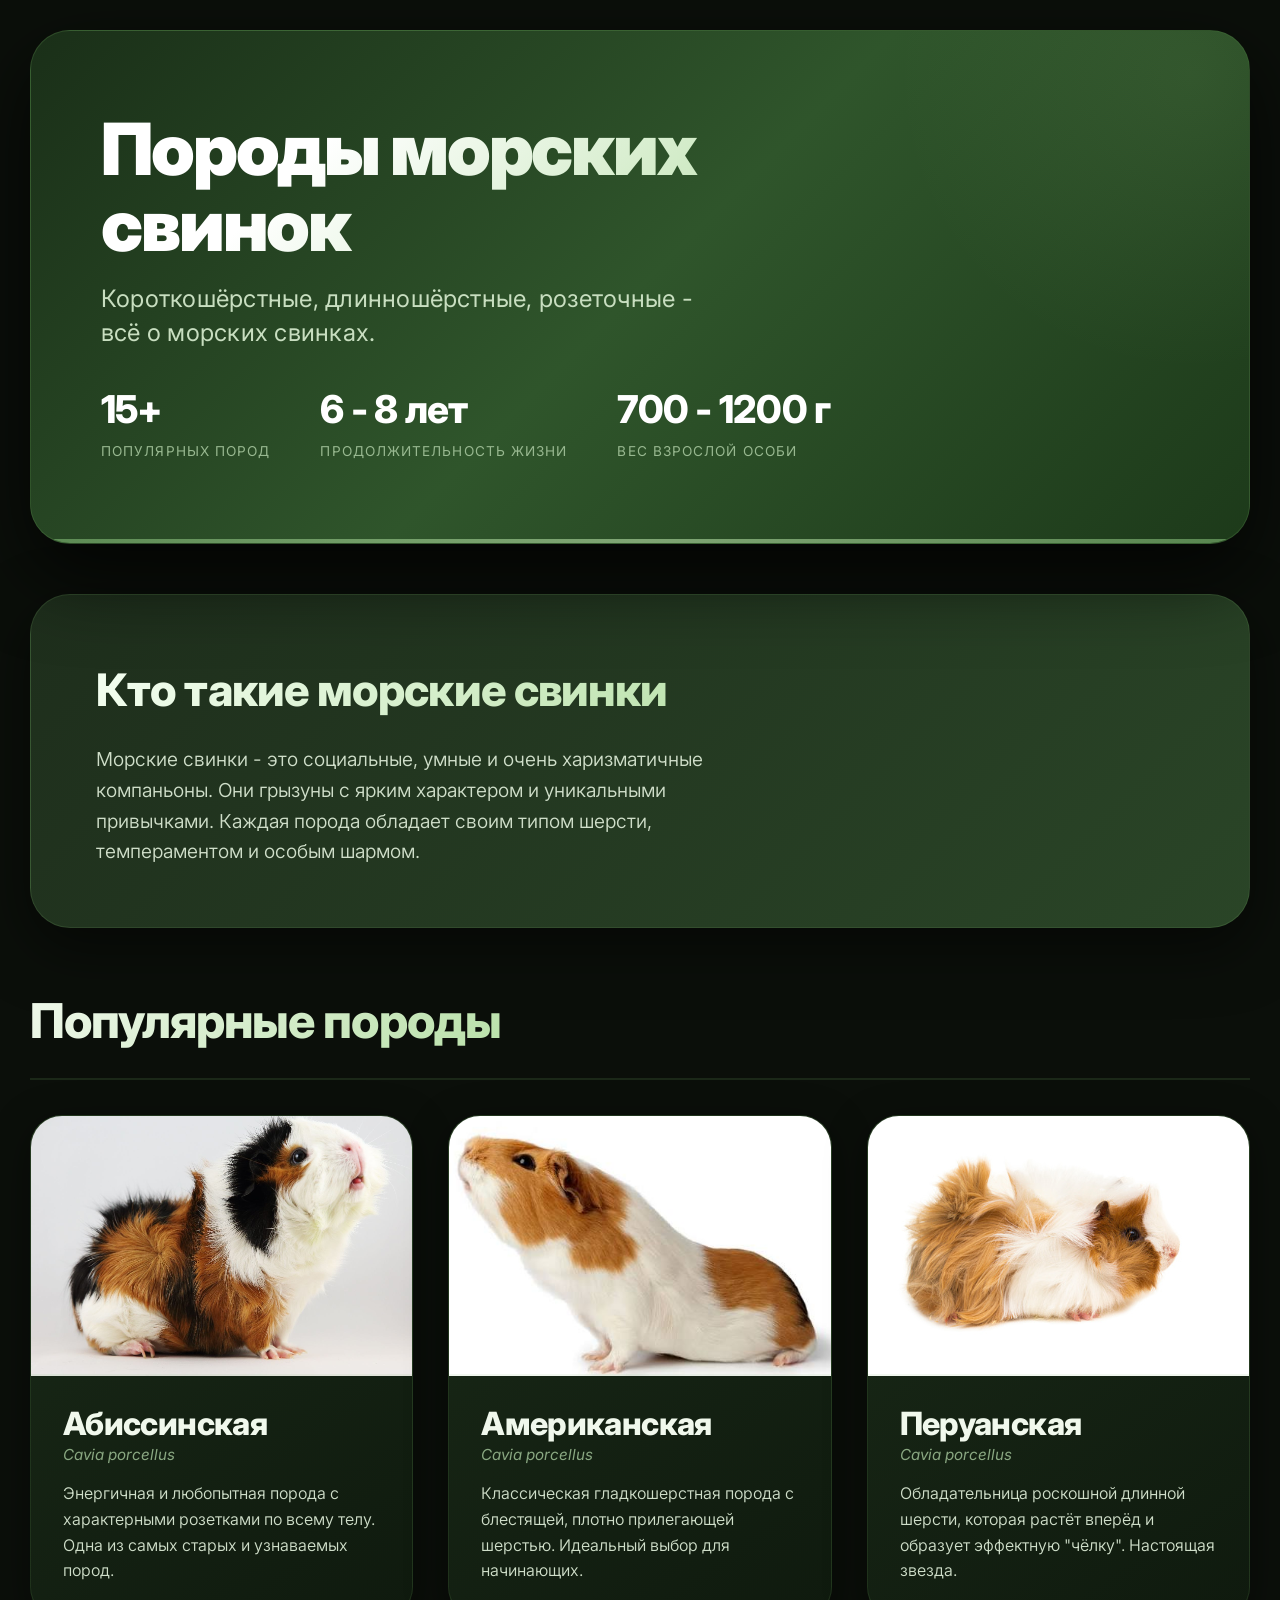
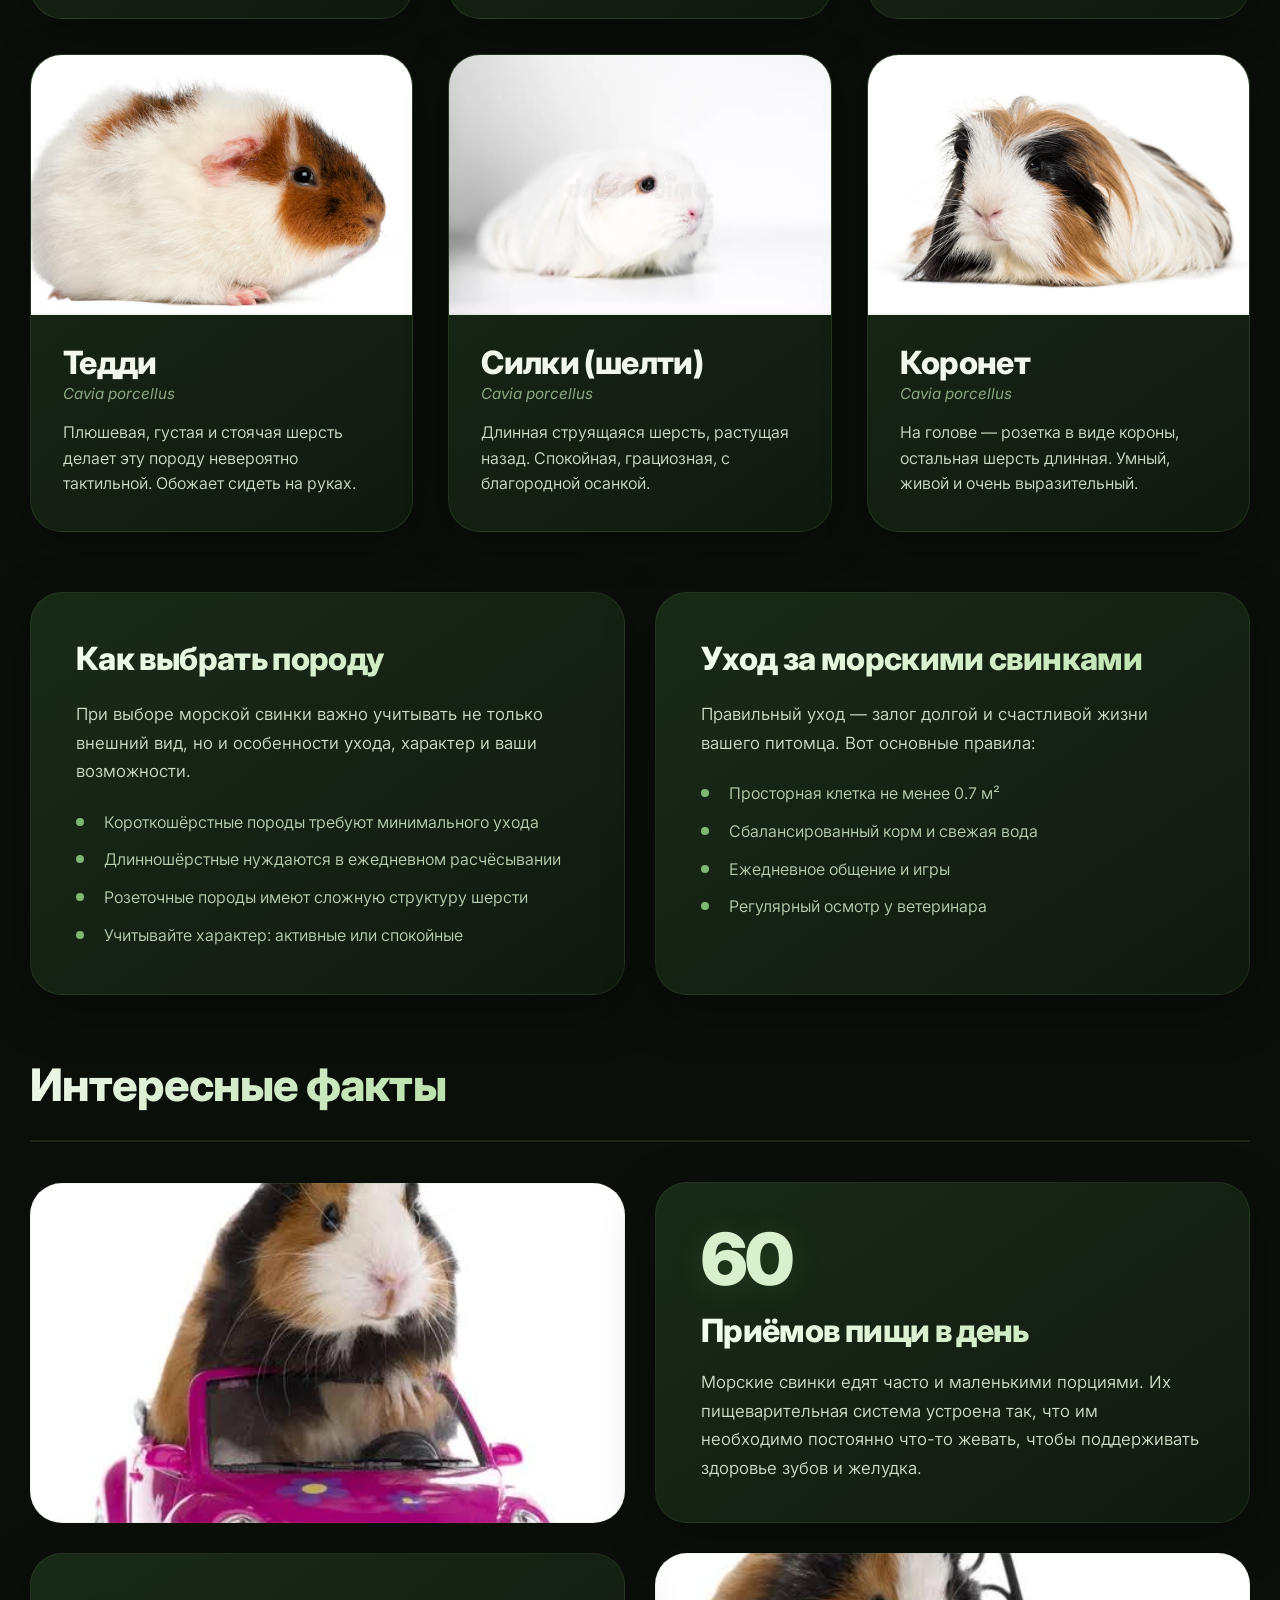
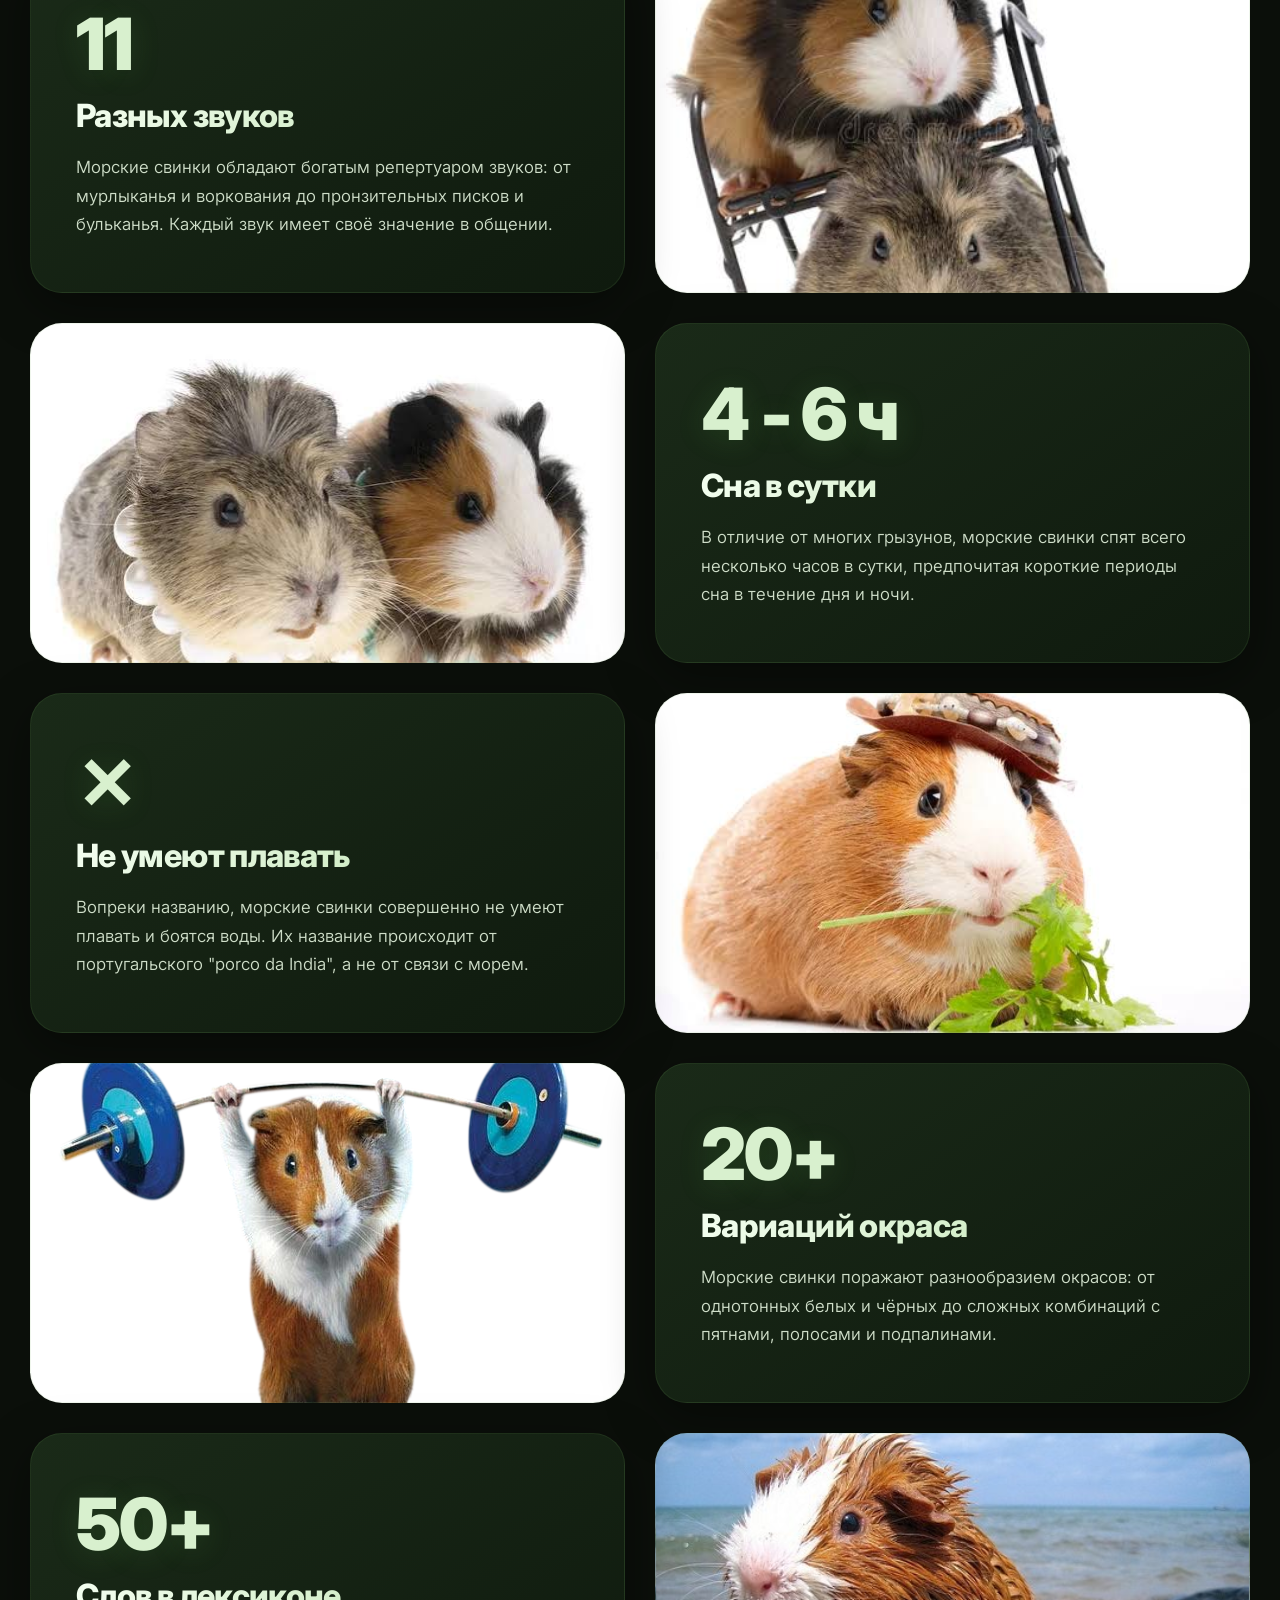
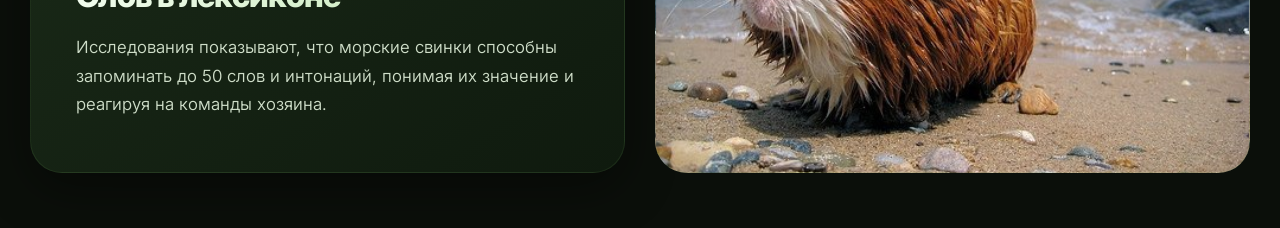
==== index.html @ b3e1114e "Add files via upload" ====
<!DOCTYPE html>
<html lang="ru">
<head>
    <meta charset="UTF-8">
    <meta name="viewport" content="width=device-width, initial-scale=1.0">
    <title>Породы морских свинок</title>
    <link rel="preconnect" href="https://fonts.googleapis.com">
    <link rel="preconnect" href="https://fonts.gstatic.com" crossorigin>
    <link href="https://fonts.googleapis.com/css2?family=Inter:opsz,wght@14..32,400;14..32,600;14..32,700;14..32,800;14..32,900&display=swap" rel="stylesheet">
    <link rel="stylesheet" href="style.css">
</head>
<body>

    <div class="container">

        <header class="main-banner">
            <h1>Породы морских свинок</h1>
            <div class="sub-text">Короткошёрстные, длинношёрстные, розеточные - всё о морских свинках.</div>
            <div class="stats-row">
                <div class="stat">
                    <span class="number">15+</span>
                    <span class="label">Популярных пород</span>
                </div>
                <div class="stat">
                    <span class="number">6 - 8 лет</span>
                    <span class="label">Продолжительность жизни</span>
                </div>
                <div class="stat">
                    <span class="number">700 - 1200 г</span>
                    <span class="label">Вес взрослой особи</span>
                </div>
            </div>
        </header>

        <section class="about-banner">
            <div class="about-text">
                <h2>Кто такие морские свинки</h2>
                <p>Морские свинки - это социальные, умные и очень харизматичные компаньоны. Они грызуны с ярким характером и уникальными привычками. Каждая порода обладает своим типом шерсти, темпераментом и особым шармом.</p>
            </div>
        </section>

        <div class="section-header">
            <h2>Популярные породы</h2>
        </div>

        <div class="grid">

            <a href="abis.html" class="card">
                <div class="card-image" style="background-image: url('1670912317_1-poknok-art-p-abissinskaya-morskaya-svinka-1.jpg');"></div>
                <div class="card-body">
                    <div class="name">Абиссинская</div>
                    <div class="sub">Cavia porcellus</div>
                    <div class="desc">Энергичная и любопытная порода с характерными розетками по всему телу. Одна из самых старых и узнаваемых пород.</div>
                </div>
            </a>

            <a href="amer.html" class="card">
                <div class="card-image" style="background-image: url('images.jfif');"></div>
                <div class="card-body">
                    <div class="name">Американская</div>
                    <div class="sub">Cavia porcellus</div>
                    <div class="desc">Классическая гладкошерстная порода с блестящей, плотно прилегающей шерстью. Идеальный выбор для начинающих.</div>
                </div>
            </a>

            <a href="peru.html" class="card">
                <div class="card-image" style="background-image: url('istockphoto-959818866-170667a.jpg');"></div>
                <div class="card-body">
                    <div class="name">Перуанская</div>
                    <div class="sub">Cavia porcellus</div>
                    <div class="desc">Обладательница роскошной длинной шерсти, которая растёт вперёд и образует эффектную "чёлку". Настоящая звезда.</div>
                </div>
            </a>

            <a href="teddi.html" class="card">
                <div class="card-image" style="background-image: url('teddy-guinea-pig-front-white-background_191971-15068.avif');"></div>
                <div class="card-body">
                    <div class="name">Тедди</div>
                    <div class="sub">Cavia porcellus</div>
                    <div class="desc">Плюшевая, густая и стоячая шерсть делает эту породу невероятно тактильной. Обожает сидеть на руках.</div>
                </div>
            </a>

            <a href="silki.html" class="card">
                <div class="card-image" style="background-image: url('silkie-sheltie-197257244.webp');"></div>
                <div class="card-body">
                    <div class="name">Силки (шелти)</div>
                    <div class="sub">Cavia porcellus</div>
                    <div class="desc">Длинная струящаяся шерсть, растущая назад. Спокойная, грациозная, с благородной осанкой.</div>
                </div>
            </a>

            <a href="koro.html" class="card">
                <div class="card-image" style="background-image: url('istockphoto-1069516180-170667a.jpg');"></div>
                <div class="card-body">
                    <div class="name">Коронет</div>
                    <div class="sub">Cavia porcellus</div>
                    <div class="desc">На голове — розетка в виде короны, остальная шерсть длинная. Умный, живой и очень выразительный.</div>
                </div>
            </a>

        </div>

        <div class="info-block">
            <div class="info-card">
                <h3>Как выбрать породу</h3>
                <p>При выборе морской свинки важно учитывать не только внешний вид, но и особенности ухода, характер и ваши возможности.</p>
                <ul>
                    <li>Короткошёрстные породы требуют минимального ухода</li>
                    <li>Длинношёрстные нуждаются в ежедневном расчёсывании</li>
                    <li>Розеточные породы имеют сложную структуру шерсти</li>
                    <li>Учитывайте характер: активные или спокойные</li>
                </ul>
            </div>
            <div class="info-card">
                <h3>Уход за морскими свинками</h3>
                <p>Правильный уход — залог долгой и счастливой жизни вашего питомца. Вот основные правила:</p>
                <ul>
                    <li>Просторная клетка не менее 0.7 м²</li>
                    <li>Сбалансированный корм и свежая вода</li>
                    <li>Ежедневное общение и игры</li>
                    <li>Регулярный осмотр у ветеринара</li>
                </ul>
            </div>
        </div>

        <div class="facts-gallery">
            <div class="section-header">
                <h2>Интересные факты</h2>
            </div>

            <div class="fact-row">
                <div class="photo-block" style="background-image: url('1.jfif');"></div>
                <div class="fact-block">
                    <div class="number">60</div>
                    <h3>Приёмов пищи в день</h3>
                    <p>Морские свинки едят часто и маленькими порциями. Их пищеварительная система устроена так, что им необходимо постоянно что-то жевать, чтобы поддерживать здоровье зубов и желудка.</p>
                </div>
            </div>

            <div class="fact-row reverse">
                <div class="photo-block" style="background-image: url('2.jfif');"></div>
                <div class="fact-block">
                    <div class="number">11</div>
                    <h3>Разных звуков</h3>
                    <p>Морские свинки обладают богатым репертуаром звуков: от мурлыканья и воркования до пронзительных писков и бульканья. Каждый звук имеет своё значение в общении.</p>
                </div>
            </div>

            <div class="fact-row">
                <div class="photo-block" style="background-image: url('3.jfif');"></div>
                <div class="fact-block">
                    <div class="number">4 - 6 ч</div>
                    <h3>Сна в сутки</h3>
                    <p>В отличие от многих грызунов, морские свинки спят всего несколько часов в сутки, предпочитая короткие периоды сна в течение дня и ночи.</p>
                </div>
            </div>

            <div class="fact-row reverse">
                <div class="photo-block" style="background-image: url('4.jfif');"></div>
                <div class="fact-block">
                    <div class="number">✕</div>
                    <h3>Не умеют плавать</h3>
                    <p>Вопреки названию, морские свинки совершенно не умеют плавать и боятся воды. Их название происходит от португальского "porco da India", а не от связи с морем.</p>
                </div>
            </div>

            <div class="fact-row">
                <div class="photo-block" style="background-image: url('image-Photoroom.png');"></div>
                <div class="fact-block">
                    <div class="number">20+</div>
                    <h3>Вариаций окраса</h3>
                    <p>Морские свинки поражают разнообразием окрасов: от однотонных белых и чёрных до сложных комбинаций с пятнами, полосами и подпалинами.</p>
                </div>
            </div>

            <div class="fact-row reverse">
                <div class="photo-block" style="background-image: url('6.jpg');"></div>
                <div class="fact-block">
                    <div class="number">50+</div>
                    <h3>Слов в лексиконе</h3>
                    <p>Исследования показывают, что морские свинки способны запоминать до 50 слов и интонаций, понимая их значение и реагируя на команды хозяина.</p>
                </div>
            </div>
        </div>

    </div>

</body>
</html>
---- style.css ----
* {
    margin: 0;
    padding: 0;
    box-sizing: border-box;
}

body {
    font-family: 'Inter', sans-serif;
    background: #0b0f0a;
    color: #f0f5ed;
    line-height: 1.6;
    -webkit-font-smoothing: antialiased;
}

.container {
    max-width: 1280px;
    margin: 0 auto;
    padding: 0 30px;
}

.main-banner {
    margin: 30px 0 50px;
    border-radius: 40px;
    background: linear-gradient(135deg, #1a2f18, #2f552b, #1d3a1a);
    padding: 80px 70px;
    position: relative;
    overflow: hidden;
    box-shadow: 0 30px 80px rgba(0, 0, 0, 0.7);
    border: 1px solid rgba(120, 180, 100, 0.2);
}

.main-banner::before {
    content: '';
    position: absolute;
    top: -50%;
    right: -20%;
    width: 600px;
    height: 600px;
    background: radial-gradient(circle, rgba(180, 230, 150, 0.08) 0%, transparent 70%);
    border-radius: 50%;
    pointer-events: none;
}

.main-banner::after {
    content: '';
    position: absolute;
    bottom: 0;
    left: 0;
    right: 0;
    height: 4px;
    background: linear-gradient(90deg, #7fb873, #b8e0a8, #7fb873);
    opacity: 0.6;
}

.main-banner h1 {
    font-size: 4.5rem;
    font-weight: 900;
    line-height: 1.05;
    letter-spacing: -0.03em;
    background: linear-gradient(135deg, #ffffff 30%, #b8e0a8 100%);
    -webkit-background-clip: text;
    -webkit-text-fill-color: transparent;
    background-clip: text;
    max-width: 700px;
    margin-bottom: 20px;
}

.main-banner .sub-text {
    font-size: 1.5rem;
    font-weight: 400;
    color: #c8dec0;
    max-width: 600px;
    letter-spacing: 0.01em;
    line-height: 1.4;
    margin-bottom: 30px;
}

.main-banner .stats-row {
    display: flex;
    gap: 50px;
    flex-wrap: wrap;
}

.main-banner .stats-row .stat {
    display: flex;
    flex-direction: column;
}

.main-banner .stats-row .stat .number {
    font-size: 2.4rem;
    font-weight: 800;
    color: #ffffff;
    letter-spacing: -0.02em;
}

.main-banner .stats-row .stat .label {
    font-size: 0.85rem;
    font-weight: 400;
    color: #98b890;
    text-transform: uppercase;
    letter-spacing: 0.08em;
}

.about-banner {
    background: linear-gradient(135deg, #1e2e1c, #2a4527);
    border-radius: 40px;
    padding: 60px 65px;
    margin-bottom: 55px;
    border: 1px solid rgba(140, 200, 120, 0.15);
    box-shadow: 0 20px 60px rgba(0, 0, 0, 0.5);
    display: grid;
    grid-template-columns: 1.6fr 1fr;
    gap: 50px;
    align-items: center;
}

.about-banner .about-text h2 {
    font-size: 2.8rem;
    font-weight: 800;
    letter-spacing: -0.02em;
    background: linear-gradient(135deg, #f5fff2, #b8e0a8);
    -webkit-background-clip: text;
    -webkit-text-fill-color: transparent;
    background-clip: text;
    margin-bottom: 18px;
}

.about-banner .about-text p {
    font-size: 1.2rem;
    color: #cfdec9;
    font-weight: 350;
    line-height: 1.6;
    margin-bottom: 16px;
}

.about-banner .about-text p:last-child {
    margin-bottom: 0;
}

.about-banner .about-image {
    border-radius: 32px;
    height: 340px;
    background-size: cover;
    background-position: center;
    border: 1px solid rgba(140, 200, 120, 0.15);
    transition: all 0.3s ease;
}

.about-banner .about-image:hover {
    transform: scale(1.02);
    border-color: rgba(160, 220, 130, 0.4);
    box-shadow: 0 20px 60px rgba(0, 0, 0, 0.6);
}

.section-header {
    display: flex;
    justify-content: space-between;
    align-items: flex-end;
    margin-bottom: 35px;
    border-bottom: 2px solid rgba(120, 180, 100, 0.15);
    padding-bottom: 18px;
}

.section-header h2 {
    font-size: 3rem;
    font-weight: 800;
    letter-spacing: -0.02em;
    background: linear-gradient(135deg, #f0f8ec, #b8e0a8);
    -webkit-background-clip: text;
    -webkit-text-fill-color: transparent;
    background-clip: text;
}

.grid {
    display: grid;
    grid-template-columns: repeat(auto-fill, minmax(340px, 1fr));
    gap: 35px;
    margin-bottom: 60px;
}

.card {
    background: linear-gradient(145deg, #1a2a18, #0f1a0e);
    border-radius: 32px;
    overflow: hidden;
    border: 1px solid rgba(120, 180, 100, 0.15);
    transition: all 0.35s cubic-bezier(0.25, 0.46, 0.45, 0.94);
    box-shadow: 0 10px 40px rgba(0, 0, 0, 0.4);
    cursor: pointer;
    text-decoration: none;
    color: inherit;
    display: block;
}

.card:hover {
    transform: translateY(-12px) scale(1.01);
    border-color: rgba(160, 220, 130, 0.4);
    box-shadow: 0 30px 80px rgba(0, 0, 0, 0.7), 0 0 60px rgba(100, 200, 80, 0.05);
}

.card-image {
    height: 260px;
    background-size: cover;
    background-position: center;
    border-bottom: 2px solid rgba(120, 180, 100, 0.1);
}

.card-body {
    padding: 30px 32px 34px;
}

.card-body .name {
    font-size: 2rem;
    font-weight: 800;
    letter-spacing: -0.02em;
    color: #f0f8ec;
    line-height: 1.1;
    margin-bottom: 2px;
}

.card-body .sub {
    font-size: 0.95rem;
    font-weight: 400;
    color: #8aa882;
    font-style: italic;
    margin-bottom: 14px;
}

.card-body .desc {
    color: #cfdec9;
    font-weight: 350;
    font-size: 1rem;
    line-height: 1.6;
}

.facts-gallery {
    margin: 20px 0 55px;
}

.facts-gallery .section-header {
    margin-bottom: 40px;
}

.facts-gallery .section-header h2 {
    font-size: 2.8rem;
}

.fact-row {
    display: grid;
    grid-template-columns: 1fr 1fr;
    gap: 30px;
    margin-bottom: 30px;
    align-items: center;
    cursor: pointer;
}

.fact-row.reverse {
    direction: rtl;
}

.fact-row.reverse > * {
    direction: ltr;
}

.fact-row .fact-block {
    background: linear-gradient(145deg, #1a2a18, #0f1a0e);
    border-radius: 32px;
    padding: 40px 45px;
    border: 1px solid rgba(120, 180, 100, 0.12);
    box-shadow: 0 15px 50px rgba(0, 0, 0, 0.4);
    transition: all 0.3s ease;
    height: 100%;
    display: flex;
    flex-direction: column;
    justify-content: center;
}

.fact-row .fact-block:hover {
    transform: translateY(-6px);
    border-color: rgba(160, 220, 130, 0.3);
    box-shadow: 0 25px 70px rgba(0, 0, 0, 0.6);
}

.fact-row .fact-block .number {
    font-size: 4.5rem;
    font-weight: 900;
    color: #d8f0ce;
    letter-spacing: -0.03em;
    line-height: 1;
    margin-bottom: 10px;
    text-shadow: 0 4px 30px rgba(100, 200, 80, 0.15);
}

.fact-row .fact-block h3 {
    font-size: 2rem;
    font-weight: 800;
    letter-spacing: -0.02em;
    background: linear-gradient(135deg, #f5fff2, #b8e0a8);
    -webkit-background-clip: text;
    -webkit-text-fill-color: transparent;
    background-clip: text;
    margin-bottom: 12px;
}

.fact-row .fact-block p {
    color: #cfdec9;
    font-weight: 350;
    font-size: 1.05rem;
    line-height: 1.7;
}

.photo-block {
    border-radius: 32px;
    overflow: hidden;
    height: 340px;
    background: #1a2a18;
    border: 1px solid rgba(120, 180, 100, 0.12);
    transition: all 0.3s ease;
    background-size: cover;
    background-position: center;
}

.photo-block:hover {
    transform: scale(1.02);
    border-color: rgba(160, 220, 130, 0.4);
    box-shadow: 0 20px 60px rgba(0, 0, 0, 0.6);
}

.info-block {
    display: grid;
    grid-template-columns: 1fr 1fr;
    gap: 30px;
    margin-bottom: 55px;
}

.info-block .info-card {
    background: linear-gradient(145deg, #1a2a18, #0f1a0e);
    border-radius: 32px;
    padding: 40px 45px;
    border: 1px solid rgba(120, 180, 100, 0.12);
    box-shadow: 0 15px 50px rgba(0, 0, 0, 0.4);
    transition: all 0.3s ease;
}

.info-block .info-card:hover {
    transform: translateY(-6px);
    border-color: rgba(160, 220, 130, 0.3);
    box-shadow: 0 25px 70px rgba(0, 0, 0, 0.6);
}

.info-block .info-card h3 {
    font-size: 2rem;
    font-weight: 800;
    letter-spacing: -0.02em;
    background: linear-gradient(135deg, #f5fff2, #b8e0a8);
    -webkit-background-clip: text;
    -webkit-text-fill-color: transparent;
    background-clip: text;
    margin-bottom: 16px;
}

.info-block .info-card p {
    color: #cfdec9;
    font-weight: 350;
    font-size: 1.05rem;
    line-height: 1.7;
    margin-bottom: 18px;
}

.info-block .info-card ul {
    list-style: none;
    padding: 0;
}

.info-block .info-card ul li {
    color: #b8d0b0;
    font-weight: 350;
    font-size: 1rem;
    padding: 6px 0;
    padding-left: 28px;
    position: relative;
}

.info-block .info-card ul li::before {
    content: '';
    position: absolute;
    left: 0;
    top: 14px;
    width: 8px;
    height: 8px;
    background: #7fb873;
    border-radius: 50%;
}

@media (max-width: 1024px) {
    .main-banner h1 {
        font-size: 4rem;
    }
    .about-banner {
        grid-template-columns: 1fr;
        gap: 30px;
    }
    .about-banner .about-image {
        height: 280px;
    }
    .grid {
        grid-template-columns: repeat(auto-fill, minmax(300px, 1fr));
    }
    .fact-row {
        grid-template-columns: 1fr;
        gap: 20px;
    }
    .fact-row.reverse {
        direction: ltr;
    }
    .photo-block {
        height: 280px;
    }
}

@media (max-width: 768px) {
    .main-banner {
        padding: 50px 30px;
    }
    .main-banner h1 {
        font-size: 3rem;
    }
    .main-banner .sub-text {
        font-size: 1.2rem;
    }
    .main-banner .stats-row {
        gap: 30px;
    }
    .about-banner {
        padding: 40px 28px;
    }
    .about-banner .about-text h2 {
        font-size: 2.2rem;
    }
    .about-banner .about-image {
        height: 220px;
    }
    .section-header h2 {
        font-size: 2.2rem;
    }
    .grid {
        grid-template-columns: 1fr 1fr;
        gap: 25px;
    }
    .info-block {
        grid-template-columns: 1fr;
    }
    .fact-row .fact-block {
        padding: 30px 28px;
    }
    .fact-row .fact-block .number {
        font-size: 3.5rem;
    }
    .fact-row .fact-block h3 {
        font-size: 1.6rem;
    }
    .photo-block {
        height: 240px;
    }
    .facts-gallery .section-header h2 {
        font-size: 2.2rem;
    }
}

@media (max-width: 500px) {
    .main-banner {
        padding: 35px 20px;
        border-radius: 28px;
    }
    .main-banner h1 {
        font-size: 2.4rem;
    }
    .main-banner .stats-row {
        flex-direction: column;
        gap: 12px;
    }
    .grid {
        grid-template-columns: 1fr;
    }
    .card-body .name {
        font-size: 1.6rem;
    }
    .about-banner {
        padding: 30px 20px;
    }
    .about-banner .about-text h2 {
        font-size: 1.8rem;
    }
    .about-banner .about-text p {
        font-size: 1rem;
    }
    .about-banner .about-image {
        height: 180px;
    }
    .section-header h2 {
        font-size: 1.8rem;
    }
    .info-block .info-card {
        padding: 30px 25px;
    }
    .info-block .info-card h3 {
        font-size: 1.6rem;
    }
    .fact-row .fact-block {
        padding: 25px 20px;
    }
    .fact-row .fact-block .number {
        font-size: 3rem;
    }
    .fact-row .fact-block h3 {
        font-size: 1.4rem;
    }
    .fact-row .fact-block p {
        font-size: 0.95rem;
    }
    .photo-block {
        height: 200px;
    }
    .facts-gallery .section-header h2 {
        font-size: 1.8rem;
    }
}
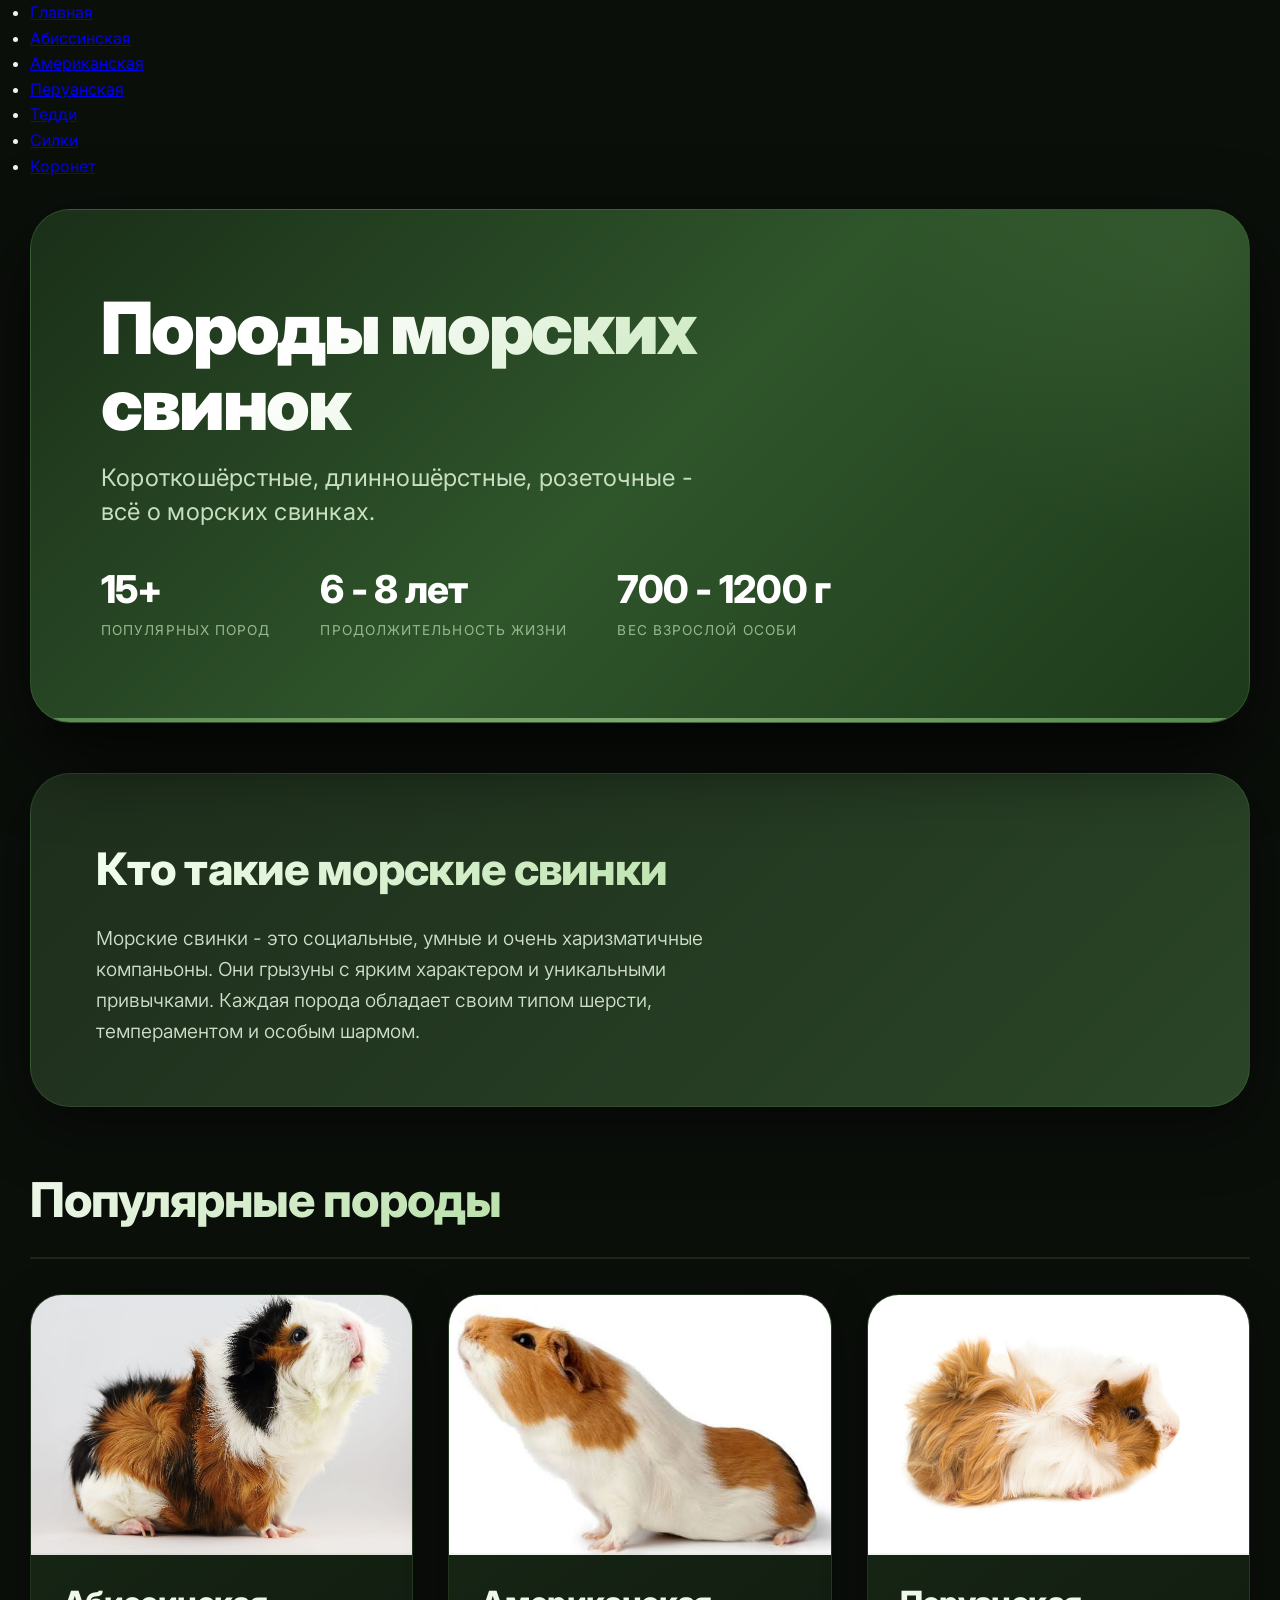
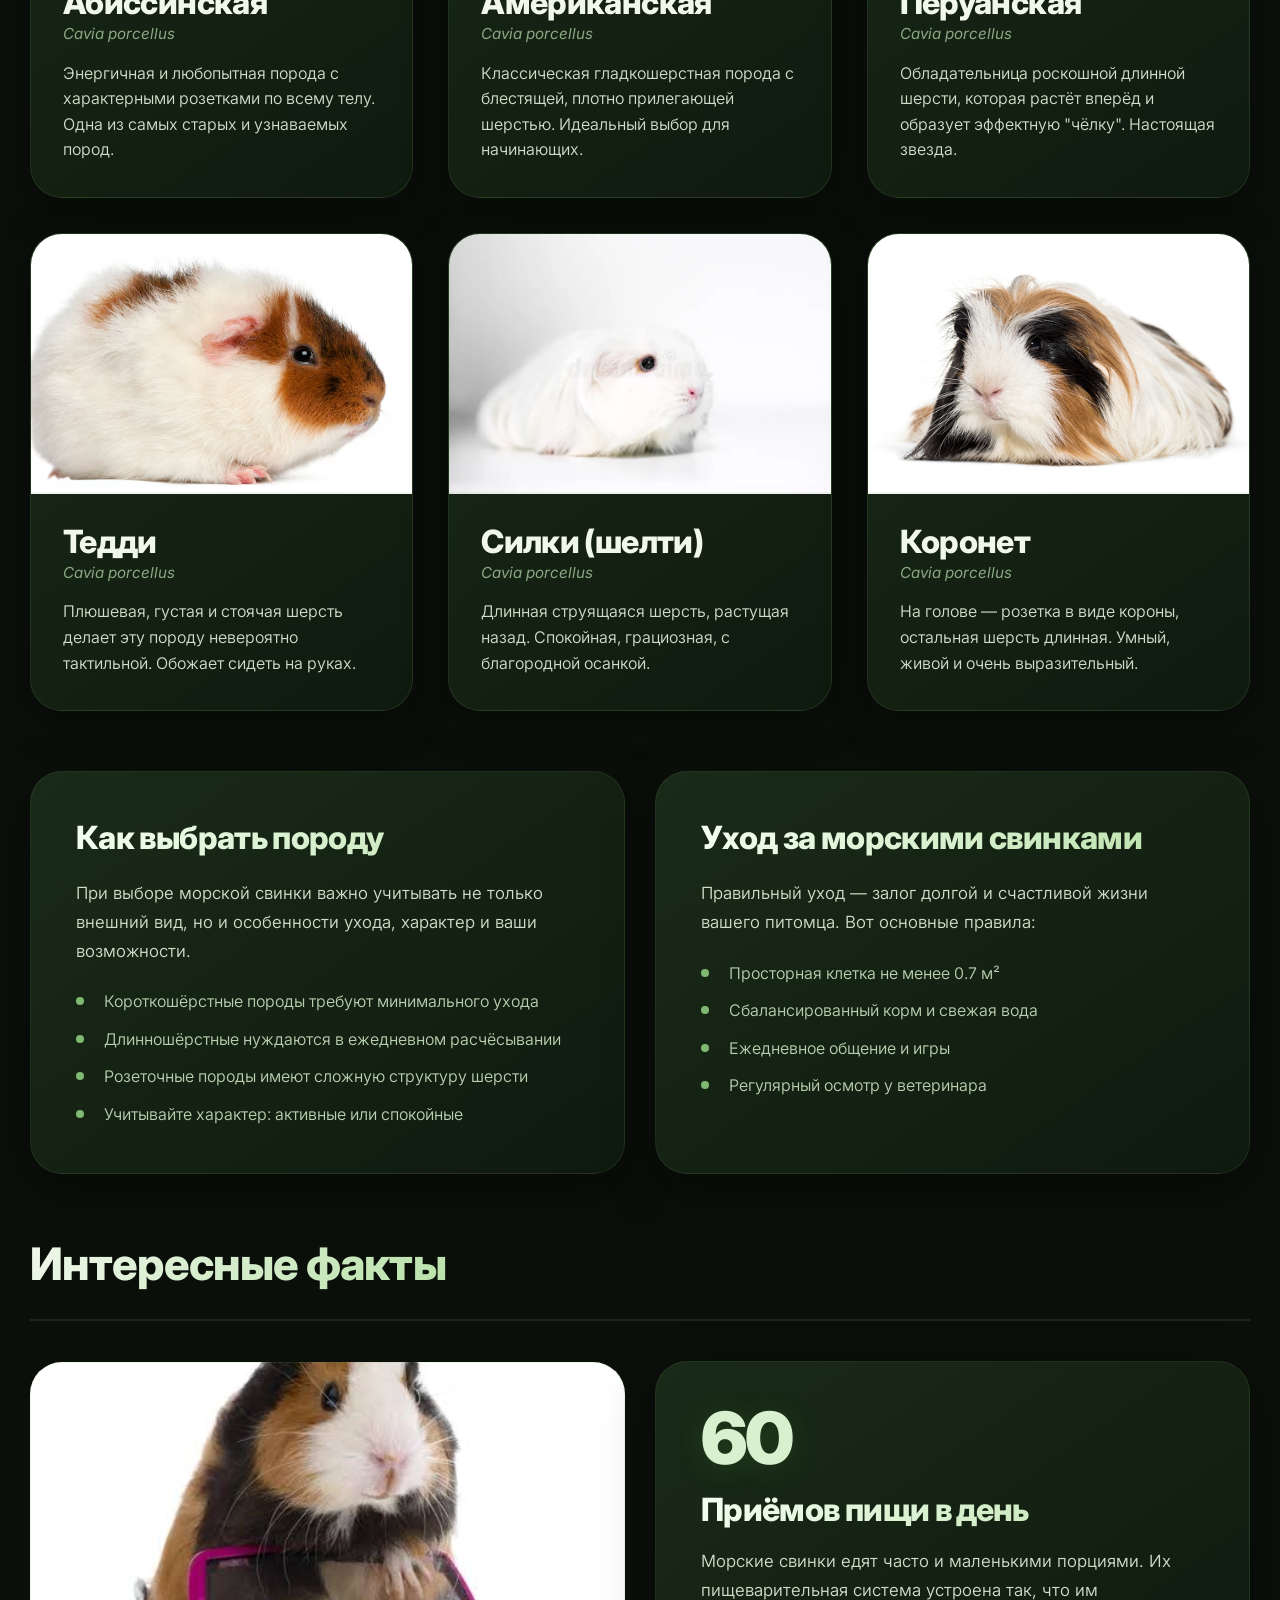
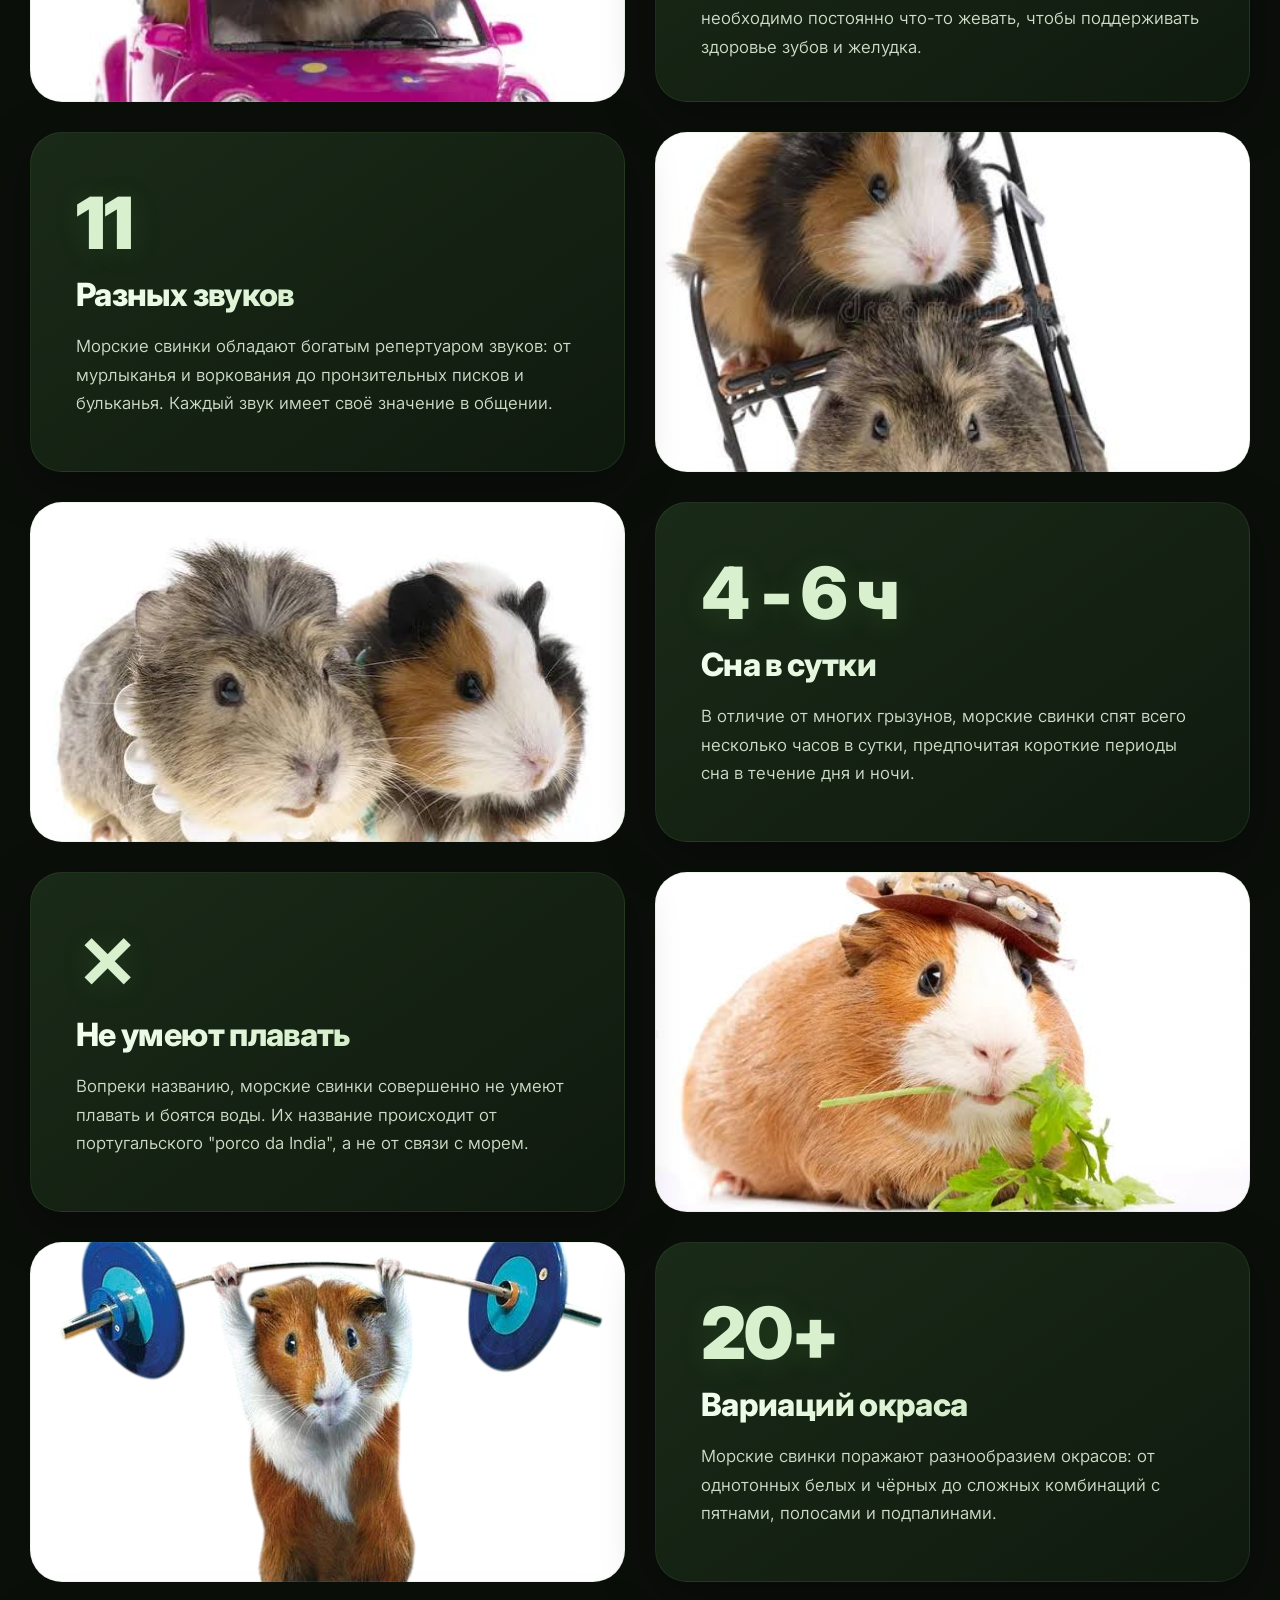
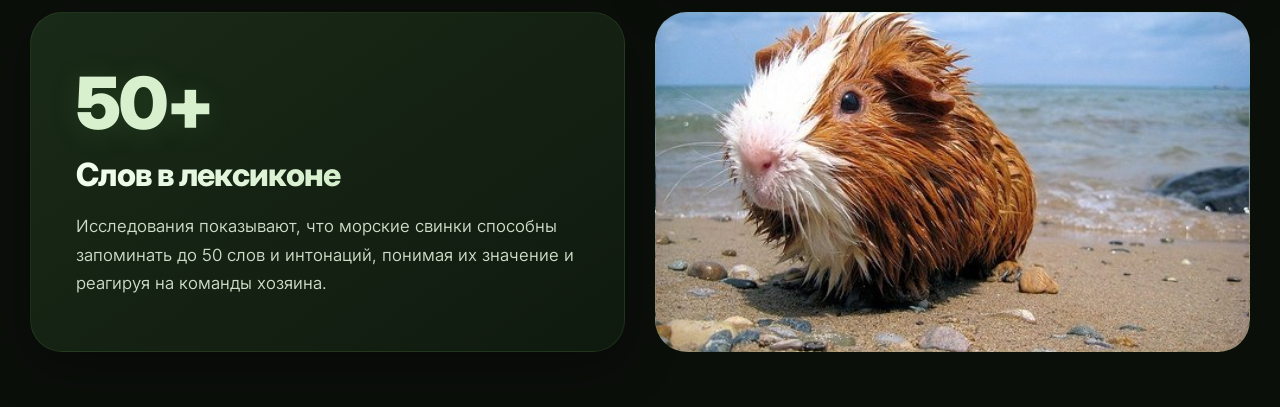
==== commit 46499698: "Update index.html" ====
--- a/index.html
+++ b/index.html
@@ -10,7 +10,19 @@
     <link rel="stylesheet" href="style.css">
 </head>
 <body>
-
+    <nav class="top-nav">
+        <div class="container">
+            <ul class="nav-menu">
+                <li><a href="index.html" class="active">Главная</a></li>
+                <li><a href="abis.html">Абиссинская</a></li>
+                <li><a href="amer.html">Американская</a></li>
+                <li><a href="peru.html">Перуанская</a></li>
+                <li><a href="teddi.html">Тедди</a></li>
+                <li><a href="silki.html">Силки</a></li>
+                <li><a href="koro.html">Коронет</a></li>
+            </ul>
+        </div>
+    </nav>
     <div class="container">
 
         <header class="main-banner">
@@ -187,4 +199,4 @@
     </div>
 
 </body>
-</html>+</html>
